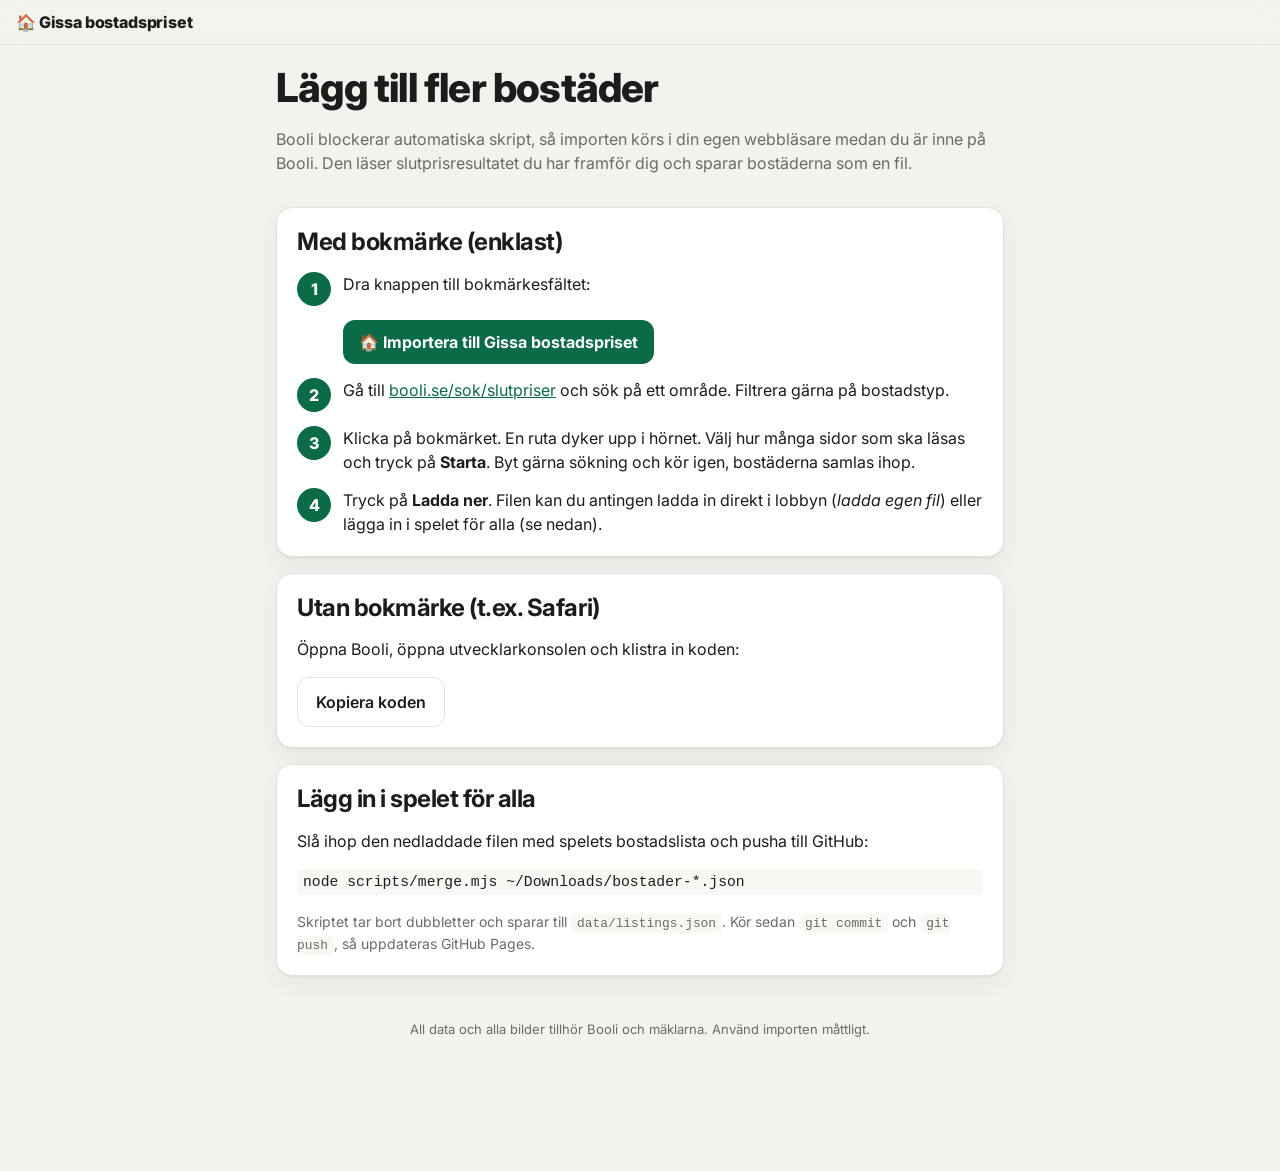
==== importera.html @ 88409b9d "Gissa bostadspriset: multiplayer-spel med slutpriser från Booli Co-Authored-By: Claude Opus 5.5 <nor" ====
<!doctype html>
<html lang="sv">
<head>
  <meta charset="utf-8">
  <meta name="viewport" content="width=device-width, initial-scale=1">
  <title>Importera bostäder</title>
  <meta name="description" content="Hämta fler sålda bostäder från Booli till Gissa bostadspriset.">
  <link rel="icon" href="data:image/svg+xml,<svg xmlns='http://www.w3.org/2000/svg' viewBox='0 0 100 100'><text y='.9em' font-size='90'>🏠</text></svg>">
  <link rel="preconnect" href="https://fonts.googleapis.com">
  <link rel="preconnect" href="https://fonts.gstatic.com" crossorigin>
  <link href="https://fonts.googleapis.com/css2?family=Inter:wght@400;500;600;700;800&display=swap" rel="stylesheet">
  <link rel="stylesheet" href="css/style.css?v=5">
  <style>
    .steps { counter-reset: s; display: grid; gap: 14px; padding: 0; margin: 0; list-style: none; }
    .steps li { counter-increment: s; display: grid; grid-template-columns: 34px 1fr; gap: 12px; align-items: start; }
    .steps li::before { content: counter(s); width: 34px; height: 34px; border-radius: 50%; background: var(--accent); color: var(--accent-ink); display: grid; place-items: center; font-weight: 800; }
    .bookmarklet { display: inline-block; padding: 10px 16px; border-radius: 12px; background: var(--accent); color: var(--accent-ink); font-weight: 700; text-decoration: none; cursor: grab; }
    code { background: var(--surface-2); padding: 2px 6px; border-radius: 6px; font-size: .92em; overflow-wrap: anywhere; }
  </style>
</head>
<body>
  <header class="topbar"><a class="brand" href="./">🏠 <span>Gissa bostadspriset</span></a></header>
  <main class="app stack" style="max-width:760px">
    <div>
      <h1 style="font-size:clamp(28px,6vw,40px)">Lägg till fler bostäder</h1>
      <p class="muted">Booli blockerar automatiska skript, så importen körs i din egen webbläsare medan du är inne på Booli. Den läser slutprisresultatet du har framför dig och sparar bostäderna som en fil.</p>
    </div>

    <div class="card stack">
      <h2>Med bokmärke (enklast)</h2>
      <ol class="steps">
        <li><div>Dra knappen till bokmärkesfältet:<br><br><a class="bookmarklet" id="bm" href="#">🏠 Importera till Gissa bostadspriset</a></div></li>
        <li><div>Gå till <a href="https://www.booli.se/sok/slutpriser" target="_blank" rel="noopener">booli.se/sok/slutpriser</a> och sök på ett område. Filtrera gärna på bostadstyp.</div></li>
        <li><div>Klicka på bokmärket. En ruta dyker upp i hörnet. Välj hur många sidor som ska läsas och tryck på <b>Starta</b>. Byt gärna sökning och kör igen, bostäderna samlas ihop.</div></li>
        <li><div>Tryck på <b>Ladda ner</b>. Filen kan du antingen ladda in direkt i lobbyn (<i>ladda egen fil</i>) eller lägga in i spelet för alla (se nedan).</div></li>
      </ol>
    </div>

    <div class="card stack">
      <h2>Utan bokmärke (t.ex. Safari)</h2>
      <p style="margin:0">Öppna Booli, öppna utvecklarkonsolen och klistra in koden:</p>
      <div class="row"><button class="btn" id="copy-code">Kopiera koden</button><span class="muted small" id="copy-status"></span></div>
    </div>

    <div class="card stack">
      <h2>Lägg in i spelet för alla</h2>
      <p style="margin:0">Slå ihop den nedladdade filen med spelets bostadslista och pusha till GitHub:</p>
      <code>node scripts/merge.mjs ~/Downloads/bostader-*.json</code>
      <p class="muted small" style="margin:0">Skriptet tar bort dubbletter och sparar till <code>data/listings.json</code>. Kör sedan <code>git commit</code> och <code>git push</code>, så uppdateras GitHub Pages.</p>
    </div>
    <p class="footer-note">All data och alla bilder tillhör Booli och mäklarna. Använd importen måttligt.</p>
  </main>
  <script>
    const src = new URL('importer/booli-import.js', location.href).toString();
    const bm = `javascript:(()=>{const s=document.createElement('script');s.src='${src}?'+Date.now();document.body.appendChild(s)})()`;
    document.getElementById('bm').setAttribute('href', bm);
    document.getElementById('bm').addEventListener('click', (e) => { e.preventDefault(); alert('Dra knappen till bokmärkesfältet i stället för att klicka på den.'); });
    document.getElementById('copy-code').onclick = async () => {
      const st = document.getElementById('copy-status');
      try {
        const code = await (await fetch(src)).text();
        await navigator.clipboard.writeText(code);
        st.textContent = 'Koden kopierades.';
      } catch { st.textContent = 'Kunde inte kopiera. Öppna ' + src + ' och kopiera manuellt.'; }
    };
  </script>
</body>
</html>
---- css/style.css ----
:root {
  --bg: #f4f2ee;
  --surface: #ffffff;
  --surface-2: #f8f7f4;
  --text: #1c1c1a;
  --muted: #6b6a65;
  --border: #e4e1da;
  --accent: #0b6b47;
  --accent-ink: #ffffff;
  --accent-soft: #e3f1ea;
  --gold: #c8962c;
  --silver: #9aa0a6;
  --bronze: #b06d3c;
  --danger: #b3261e;
  --shadow: 0 1px 2px rgba(0, 0, 0, .05), 0 8px 24px rgba(0, 0, 0, .06);
  --radius: 16px;
  color-scheme: light;
}
@media (prefers-color-scheme: dark) {
  :root:not([data-theme="light"]) {
    --bg: #131412;
    --surface: #1d1f1c;
    --surface-2: #252724;
    --text: #efeee9;
    --muted: #a3a29b;
    --border: #33352f;
    --accent: #3fbf86;
    --accent-ink: #0c1a12;
    --accent-soft: #1d3329;
    --shadow: 0 1px 2px rgba(0, 0, 0, .3), 0 8px 24px rgba(0, 0, 0, .3);
    color-scheme: dark;
  }
}
:root[data-theme="dark"] {
  --bg: #131412;
  --surface: #1d1f1c;
  --surface-2: #252724;
  --text: #efeee9;
  --muted: #a3a29b;
  --border: #33352f;
  --accent: #3fbf86;
  --accent-ink: #0c1a12;
  --accent-soft: #1d3329;
  --shadow: 0 1px 2px rgba(0, 0, 0, .3), 0 8px 24px rgba(0, 0, 0, .3);
  color-scheme: dark;
}

* { box-sizing: border-box; }
html, body { margin: 0; }
body {
  background: var(--bg);
  color: var(--text);
  font: 16px/1.5 Inter, system-ui, -apple-system, "Segoe UI", sans-serif;
  -webkit-font-smoothing: antialiased;
  min-height: 100vh;
}
button, input, select { font: inherit; color: inherit; }
a { color: var(--accent); }
.num { font-variant-numeric: tabular-nums; }

.topbar {
  position: sticky; top: 0; z-index: 10;
  display: flex; align-items: center; justify-content: space-between; gap: 12px;
  padding: 10px 16px;
  background: color-mix(in srgb, var(--bg) 85%, transparent);
  backdrop-filter: blur(10px);
  border-bottom: 1px solid var(--border);
}
.brand { font-weight: 800; text-decoration: none; color: var(--text); letter-spacing: -.01em; white-space: nowrap; }
.topbar-right { display: flex; gap: 8px; align-items: center; font-size: 14px; color: var(--muted); min-width: 0; }
.pill {
  display: inline-flex; align-items: center; gap: 6px;
  padding: 4px 10px; border-radius: 999px;
  background: var(--surface); border: 1px solid var(--border);
  font-size: 13px; font-weight: 600; color: var(--text); white-space: nowrap;
}

.app { max-width: 1120px; margin: 0 auto; padding: 20px 16px 120px; }

.card {
  background: var(--surface); border: 1px solid var(--border);
  border-radius: var(--radius); box-shadow: var(--shadow);
  padding: 20px;
}
.stack { display: grid; gap: 16px; grid-template-columns: minmax(0, 1fr); }
.row { display: flex; gap: 12px; flex-wrap: wrap; align-items: center; }
.muted { color: var(--muted); }
.small { font-size: 14px; }
h1, h2, h3 { letter-spacing: -.02em; line-height: 1.15; margin: 0; }
h1 { font-size: clamp(32px, 6vw, 52px); font-weight: 800; }
h2 { font-size: 24px; font-weight: 700; }
h3 { font-size: 17px; font-weight: 700; }

.btn {
  display: inline-flex; align-items: center; justify-content: center; gap: 8px;
  padding: 12px 18px; border-radius: 12px;
  border: 1px solid var(--border); background: var(--surface);
  font-weight: 600; cursor: pointer; text-decoration: none; color: var(--text);
  transition: transform .06s ease, background .15s ease;
}
.btn:hover { background: var(--surface-2); }
.btn:active { transform: scale(.98); }
.btn:disabled { opacity: .45; cursor: not-allowed; transform: none; }
.btn.primary { background: var(--accent); color: var(--accent-ink); border-color: transparent; }
.btn.primary:hover { filter: brightness(1.06); }
.btn.big { padding: 16px 22px; font-size: 18px; border-radius: 14px; }
.btn.block { width: 100%; }
.btn.ghost { background: transparent; }

.field { display: grid; gap: 6px; }
.field label, .label { font-size: 13px; font-weight: 600; color: var(--muted); }
.input, select.input {
  width: 100%; padding: 12px 14px; border-radius: 12px;
  border: 1px solid var(--border); background: var(--surface-2);
  outline: none;
}
.input:focus { border-color: var(--accent); box-shadow: 0 0 0 3px var(--accent-soft); }
.code-input { text-transform: uppercase; letter-spacing: .3em; font-weight: 800; font-size: 22px; text-align: center; }

/* ---------- Start ---------- */
.hero { display: grid; gap: 28px; padding: 24px 0 8px; }
.hero p.lead { font-size: 18px; color: var(--muted); max-width: 560px; margin: 12px 0 0; }
.home-grid { display: grid; gap: 16px; grid-template-columns: repeat(auto-fit, minmax(280px, 1fr)); }
.home-grid .card { display: grid; gap: 14px; align-content: start; }
.how { display: grid; gap: 10px; grid-template-columns: repeat(auto-fit, minmax(200px, 1fr)); }
.how div { padding: 14px; border-radius: 12px; background: var(--surface); border: 1px dashed var(--border); font-size: 14px; color: var(--muted); }
.how b { display: block; color: var(--text); margin-bottom: 2px; }

/* ---------- Lobby ---------- */
.lobby { display: grid; gap: 16px; grid-template-columns: minmax(0, 1.1fr) minmax(0, 1fr); }
@media (max-width: 820px) { .lobby { grid-template-columns: minmax(0, 1fr); } }
.room-code { font-size: clamp(44px, 10vw, 72px); font-weight: 800; letter-spacing: .12em; line-height: 1; }
.qr { background: #fff; padding: 10px; border-radius: 12px; width: max-content; }
.qr img, .qr canvas { display: block; width: 148px; height: 148px; }
.players { display: flex; flex-wrap: wrap; gap: 8px; }
.player-chip {
  display: inline-flex; align-items: center; gap: 8px;
  padding: 8px 12px; border-radius: 999px; background: var(--surface-2); border: 1px solid var(--border);
  font-weight: 600;
}
.player-chip .dot { width: 8px; height: 8px; border-radius: 50%; background: var(--accent); }
.player-chip.off { opacity: .5; }
.player-chip.off .dot { background: var(--muted); }
.player-chip.done { background: var(--accent-soft); border-color: transparent; }
.avatar {
  width: 26px; height: 26px; border-radius: 50%; display: grid; place-items: center;
  font-size: 12px; font-weight: 800; color: #fff; flex: none;
}
.settings { display: grid; gap: 12px; grid-template-columns: repeat(auto-fit, minmax(170px, 1fr)); }
.toggle { display: flex; gap: 10px; align-items: center; font-weight: 500; cursor: pointer; }
.toggle input { width: 18px; height: 18px; accent-color: var(--accent); }

/* ---------- Runda ---------- */
.round { display: grid; gap: 16px; grid-template-columns: minmax(0, 1.6fr) minmax(300px, 1fr); align-items: start; }
@media (max-width: 900px) {
  .round { grid-template-columns: minmax(0, 1fr); }
  .round.reveal > aside { order: -1; position: static; }
  .round:not(.reveal) { padding-bottom: 250px; }
  .round:not(.reveal) .guess-panel {
    position: fixed; left: 0; right: 0; bottom: 0; top: auto; z-index: 20;
    border-radius: 18px 18px 0 0; padding: 14px 16px calc(14px + env(safe-area-inset-bottom));
    gap: 10px; box-shadow: 0 -8px 30px rgba(0, 0, 0, .25);
  }
  .round:not(.reveal) .guess-panel .field,
  .round:not(.reveal) .guess-panel .players,
  .round:not(.reveal) .guess-panel > .label { display: none; }
  .round:not(.reveal) .guess-panel .guess-amount { font-size: 30px; cursor: pointer; }
  .round:not(.reveal) .guess-panel .btn.big { padding: 12px; font-size: 17px; }
}
.gallery { position: relative; border-radius: var(--radius); overflow: hidden; background: #111; aspect-ratio: 3 / 2; box-shadow: var(--shadow); }
.gallery img.main { width: 100%; height: 100%; object-fit: cover; display: block; cursor: zoom-in; user-select: none; -webkit-user-drag: none; }
.gallery .nav {
  position: absolute; top: 50%; transform: translateY(-50%);
  width: 44px; height: 44px; border-radius: 50%; border: 0;
  background: rgba(0, 0, 0, .55); color: #fff; font-size: 22px; cursor: pointer;
  display: grid; place-items: center;
}
.gallery .nav.prev { left: 10px; }
.gallery .nav.next { right: 10px; }
.gallery .counter {
  position: absolute; right: 10px; bottom: 10px; padding: 3px 9px; border-radius: 999px;
  background: rgba(0, 0, 0, .6); color: #fff; font-size: 13px; font-weight: 600;
}
.thumbs { display: flex; gap: 6px; overflow-x: auto; padding: 8px 0 2px; scrollbar-width: thin; }
.thumbs button { flex: none; border: 2px solid transparent; padding: 0; border-radius: 8px; overflow: hidden; cursor: pointer; background: none; opacity: .7; }
.thumbs button.on { border-color: var(--accent); opacity: 1; }
.thumbs img { width: 78px; height: 52px; object-fit: cover; display: block; }

.facts-title { display: flex; justify-content: space-between; gap: 12px; align-items: baseline; flex-wrap: wrap; }
.facts { display: grid; grid-template-columns: repeat(auto-fill, minmax(130px, 1fr)); gap: 10px; margin-top: 14px; }
.fact { background: var(--surface-2); border-radius: 12px; padding: 10px 12px; }
.fact .k { font-size: 12px; color: var(--muted); font-weight: 600; }
.fact .v { font-weight: 700; font-size: 17px; }
.chips { display: flex; gap: 6px; flex-wrap: wrap; margin-top: 12px; }
.chip { font-size: 13px; padding: 4px 10px; border-radius: 999px; background: var(--accent-soft); color: var(--text); font-weight: 600; }

.guess-panel { position: sticky; top: 72px; display: grid; gap: 14px; }
.guess-amount { font-size: clamp(30px, 5vw, 40px); font-weight: 800; letter-spacing: -.02em; text-align: center; }
.guess-amount small { font-size: .5em; color: var(--muted); font-weight: 700; }
input[type=range] { width: 100%; accent-color: var(--accent); height: 28px; }
.adjust { display: grid; grid-template-columns: repeat(4, 1fr); gap: 6px; }
.adjust .btn { padding: 8px 4px; font-size: 14px; }
.timer { height: 8px; border-radius: 99px; background: var(--surface-2); overflow: hidden; }
.timer > div { height: 100%; background: var(--accent); width: 100%; transition: width .25s linear; }
.timer.low > div { background: var(--danger); }
.timer-label { display: flex; justify-content: space-between; font-size: 14px; color: var(--muted); font-weight: 600; }
.locked { text-align: center; padding: 14px; border-radius: 12px; background: var(--accent-soft); font-weight: 600; }

/* ---------- Facit ---------- */
.reveal-price { text-align: center; display: grid; gap: 4px; }
.reveal-price .price { white-space: nowrap; font-size: clamp(34px, 4.6vw, 54px); font-weight: 800; letter-spacing: -.03em; line-height: 1.05; }
.results { display: grid; gap: 8px; }
.result {
  display: grid; grid-template-columns: 28px 26px minmax(0, 1fr) auto; gap: 10px; align-items: center;
  padding: 10px 12px; border-radius: 12px; background: var(--surface-2);
}
.result .place { font-weight: 800; color: var(--muted); text-align: center; }
.result .name { font-weight: 700; overflow: hidden; text-overflow: ellipsis; white-space: nowrap; }
.result .sub { font-size: 13px; color: var(--muted); }
.result .pts { font-weight: 800; text-align: right; }
.result .pts small { display: block; font-size: 12px; color: var(--muted); font-weight: 600; }
.result.me { outline: 2px solid var(--accent); }
.diff-up { color: #c0392b; }
.diff-down { color: #2471a3; }
@media (prefers-color-scheme: dark) { :root:not([data-theme="light"]) .diff-up { color: #ff8a7a; } :root:not([data-theme="light"]) .diff-down { color: #7cc3ff; } }

.scale { position: relative; height: 54px; margin: 8px 6px 0; }
.scale .line { position: absolute; left: 0; right: 0; top: 26px; height: 2px; background: var(--border); }
.scale .mark { position: absolute; top: 0; transform: translateX(-50%); display: grid; justify-items: center; gap: 2px; }
.scale .mark .avatar { width: 22px; height: 22px; font-size: 10px; border: 2px solid var(--surface); }
.scale .truth { position: absolute; top: 12px; transform: translateX(-50%); width: 4px; height: 30px; border-radius: 2px; background: var(--text); }

.scoreboard { display: grid; gap: 6px; }
.score-row { display: flex; align-items: center; gap: 10px; padding: 8px 10px; border-radius: 10px; }
.score-row:nth-child(odd) { background: var(--surface-2); }
.score-row .name { flex: 1; font-weight: 600; min-width: 0; overflow: hidden; text-overflow: ellipsis; white-space: nowrap; }
.score-row .delta { color: var(--accent); font-weight: 700; font-size: 14px; }

/* ---------- Slut ---------- */
.podium { display: flex; justify-content: center; align-items: flex-end; gap: 10px; margin: 20px 0 8px; }
.podium .step { width: min(30%, 160px); text-align: center; display: grid; gap: 6px; justify-items: center; }
.podium .block { width: 100%; border-radius: 12px 12px 4px 4px; display: grid; place-items: center; font-size: 28px; font-weight: 800; color: #fff; }
.podium .p1 .block { height: 150px; background: var(--gold); }
.podium .p2 .block { height: 110px; background: var(--silver); }
.podium .p3 .block { height: 80px; background: var(--bronze); }
.podium .avatar { width: 44px; height: 44px; font-size: 17px; }

.empty { text-align: center; padding: 40px 16px; }

/* ---------- Övrigt ---------- */
.toast {
  position: fixed; left: 50%; bottom: 24px; transform: translateX(-50%) translateY(20px);
  background: var(--text); color: var(--bg); padding: 10px 16px; border-radius: 12px;
  font-weight: 600; font-size: 14px; opacity: 0; pointer-events: none; transition: all .2s ease;
  max-width: calc(100vw - 32px); z-index: 50;
}
.toast.show { opacity: 1; transform: translateX(-50%) translateY(0); }
[hidden] { display: none !important; }
.lightbox { position: fixed; inset: 0; z-index: 40; background: rgba(0, 0, 0, .92); display: grid; place-items: center; cursor: zoom-out; }
.lightbox img { max-width: 100vw; max-height: 100vh; object-fit: contain; }
.lightbox .nav { position: fixed; top: 50%; transform: translateY(-50%); width: 52px; height: 52px; border-radius: 50%; border: 0; background: rgba(255, 255, 255, .15); color: #fff; font-size: 26px; cursor: pointer; }
.lightbox .nav.prev { left: 12px; }
.lightbox .nav.next { right: 12px; }
.spinner { width: 28px; height: 28px; border-radius: 50%; border: 3px solid var(--border); border-top-color: var(--accent); animation: spin .8s linear infinite; margin: 0 auto; }
@keyframes spin { to { transform: rotate(360deg); } }
.pop { animation: pop .35s ease; }
@keyframes pop { from { transform: translateY(8px) scale(.98); } to { transform: none; } }
.footer-note { font-size: 13px; color: var(--muted); text-align: center; margin-top: 28px; }
@media (max-width: 520px) {
  .brand span { display: none; }
  .card { padding: 16px; }
  .facts { grid-template-columns: repeat(2, minmax(0, 1fr)); }
}
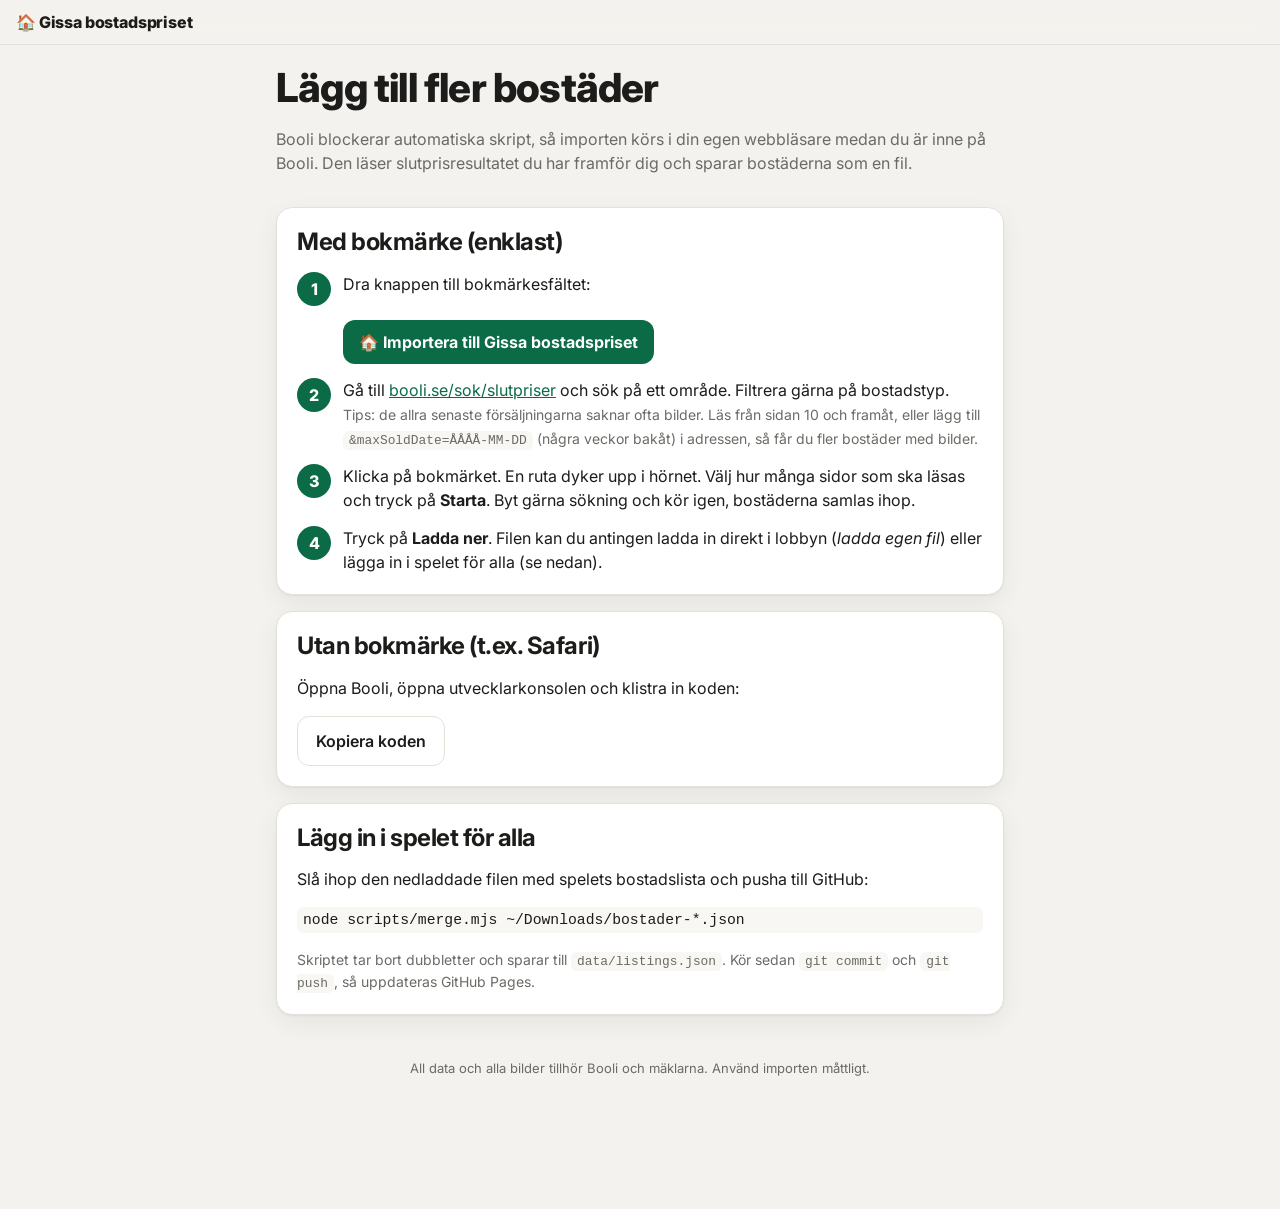
==== commit 24c6b10c: "Byt namn i lobbyn, karta över bostaden och 613 bostäder Co-Authored-By: Claude Opus 5.5 <noreply@ant" ====
--- a/importera.html
+++ b/importera.html
@@ -9,7 +9,7 @@
   <link rel="preconnect" href="https://fonts.googleapis.com">
   <link rel="preconnect" href="https://fonts.gstatic.com" crossorigin>
   <link href="https://fonts.googleapis.com/css2?family=Inter:wght@400;500;600;700;800&display=swap" rel="stylesheet">
-  <link rel="stylesheet" href="css/style.css?v=5">
+  <link rel="stylesheet" href="css/style.css?v=6">
   <style>
     .steps { counter-reset: s; display: grid; gap: 14px; padding: 0; margin: 0; list-style: none; }
     .steps li { counter-increment: s; display: grid; grid-template-columns: 34px 1fr; gap: 12px; align-items: start; }
@@ -30,7 +30,7 @@
       <h2>Med bokmärke (enklast)</h2>
       <ol class="steps">
         <li><div>Dra knappen till bokmärkesfältet:<br><br><a class="bookmarklet" id="bm" href="#">🏠 Importera till Gissa bostadspriset</a></div></li>
-        <li><div>Gå till <a href="https://www.booli.se/sok/slutpriser" target="_blank" rel="noopener">booli.se/sok/slutpriser</a> och sök på ett område. Filtrera gärna på bostadstyp.</div></li>
+        <li><div>Gå till <a href="https://www.booli.se/sok/slutpriser" target="_blank" rel="noopener">booli.se/sok/slutpriser</a> och sök på ett område. Filtrera gärna på bostadstyp.<br><span class="muted small">Tips: de allra senaste försäljningarna saknar ofta bilder. Läs från sidan 10 och framåt, eller lägg till <code>&amp;maxSoldDate=ÅÅÅÅ-MM-DD</code> (några veckor bakåt) i adressen, så får du fler bostäder med bilder.</span></div></li>
         <li><div>Klicka på bokmärket. En ruta dyker upp i hörnet. Välj hur många sidor som ska läsas och tryck på <b>Starta</b>. Byt gärna sökning och kör igen, bostäderna samlas ihop.</div></li>
         <li><div>Tryck på <b>Ladda ner</b>. Filen kan du antingen ladda in direkt i lobbyn (<i>ladda egen fil</i>) eller lägga in i spelet för alla (se nedan).</div></li>
       </ol>
--- a/css/style.css
+++ b/css/style.css
@@ -206,6 +206,13 @@
 .timer-label { display: flex; justify-content: space-between; font-size: 14px; color: var(--muted); font-weight: 600; }
 .locked { text-align: center; padding: 14px; border-radius: 12px; background: var(--accent-soft); font-weight: 600; }
 
+/* ---------- Karta & namn ---------- */
+.map-card { display: grid; gap: 10px; }
+.map-head { display: flex; justify-content: space-between; align-items: baseline; gap: 12px; flex-wrap: wrap; }
+.map { width: 100%; height: 280px; border: 0; border-radius: 12px; background: var(--surface-2); display: block; }
+.rename { display: grid; gap: 6px; padding-top: 4px; border-top: 1px solid var(--border); padding-top: 14px; }
+.rename .input { flex: 1; min-width: 0; }
+
 /* ---------- Facit ---------- */
 .reveal-price { text-align: center; display: grid; gap: 4px; }
 .reveal-price .price { white-space: nowrap; font-size: clamp(34px, 4.6vw, 54px); font-weight: 800; letter-spacing: -.03em; line-height: 1.05; }
